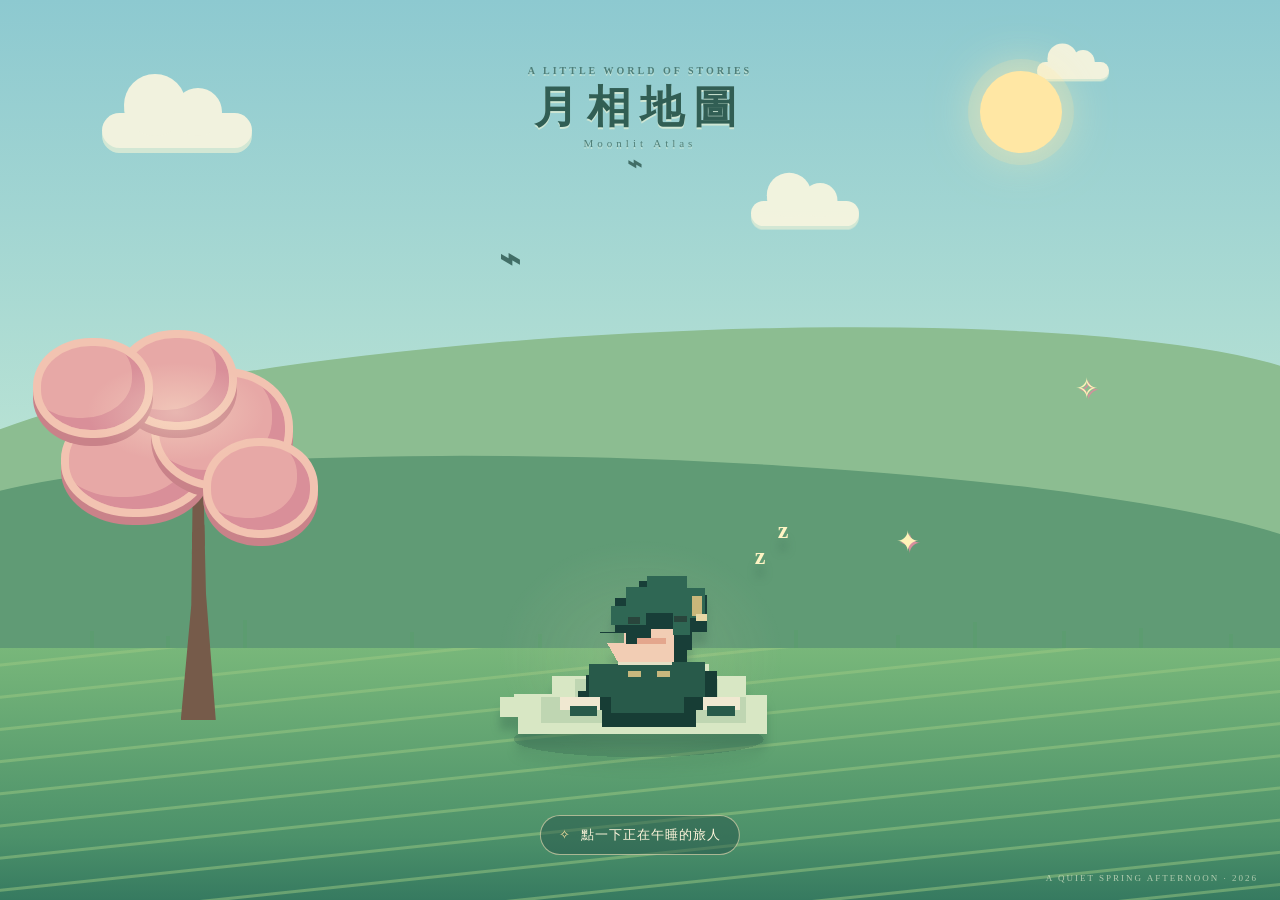
==== index.html @ f589a735 "Add root homepage redirect to Moonlit Atlas" ====
<!doctype html>
<html lang="zh-Hant">
<head>
  <meta charset="UTF-8">
  <meta name="viewport" content="width=device-width, initial-scale=1">
  <meta http-equiv="refresh" content="0; url=/moonlit/?v=20261114-2">
  <link rel="canonical" href="https://21995580.github.io/moonlit/">
  <title>月相地圖 Moonlit Atlas</title>
  <script>location.replace('/moonlit/?v=20261114-2');</script>
</head>
<body>
  <p>正在前往 <a href="/moonlit/?v=20261114-2">月相地圖</a>……</p>
</body>
</html>
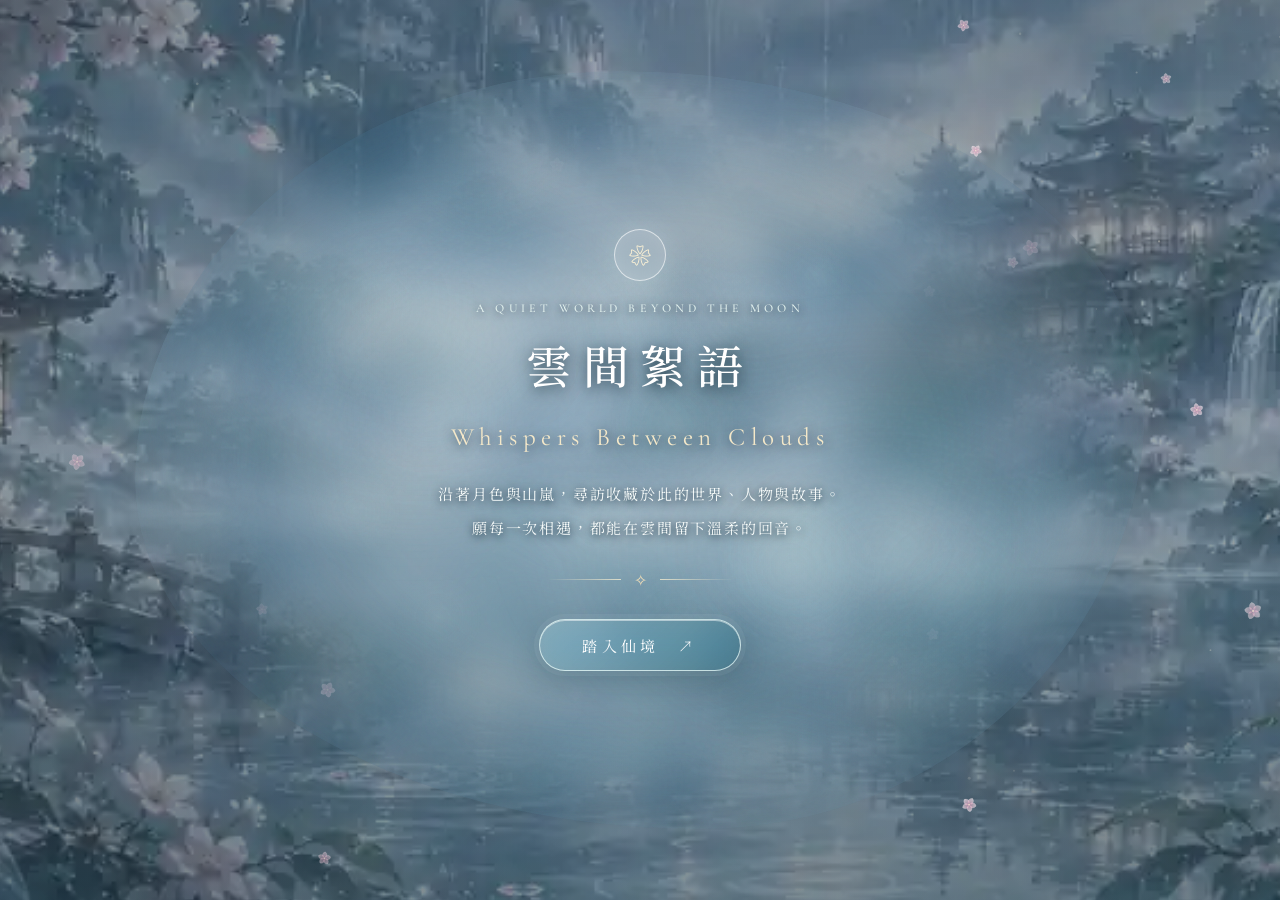
==== commit 90f97dbe: "Refresh root redirect cache version" ====
--- a/index.html
+++ b/index.html
@@ -3,12 +3,12 @@
 <head>
   <meta charset="UTF-8">
   <meta name="viewport" content="width=device-width, initial-scale=1">
-  <meta http-equiv="refresh" content="0; url=/moonlit/?v=20261114-2">
+  <meta http-equiv="refresh" content="0; url=/moonlit/?v=20261124-1">
   <link rel="canonical" href="https://21995580.github.io/moonlit/">
   <title>月相地圖 Moonlit Atlas</title>
-  <script>location.replace('/moonlit/?v=20261114-2');</script>
+  <script>location.replace('/moonlit/?v=20261124-1');</script>
 </head>
 <body>
-  <p>正在前往 <a href="/moonlit/?v=20261114-2">月相地圖</a>……</p>
+  <p>正在前往 <a href="/moonlit/?v=20261124-1">月相地圖</a>……</p>
 </body>
 </html>
